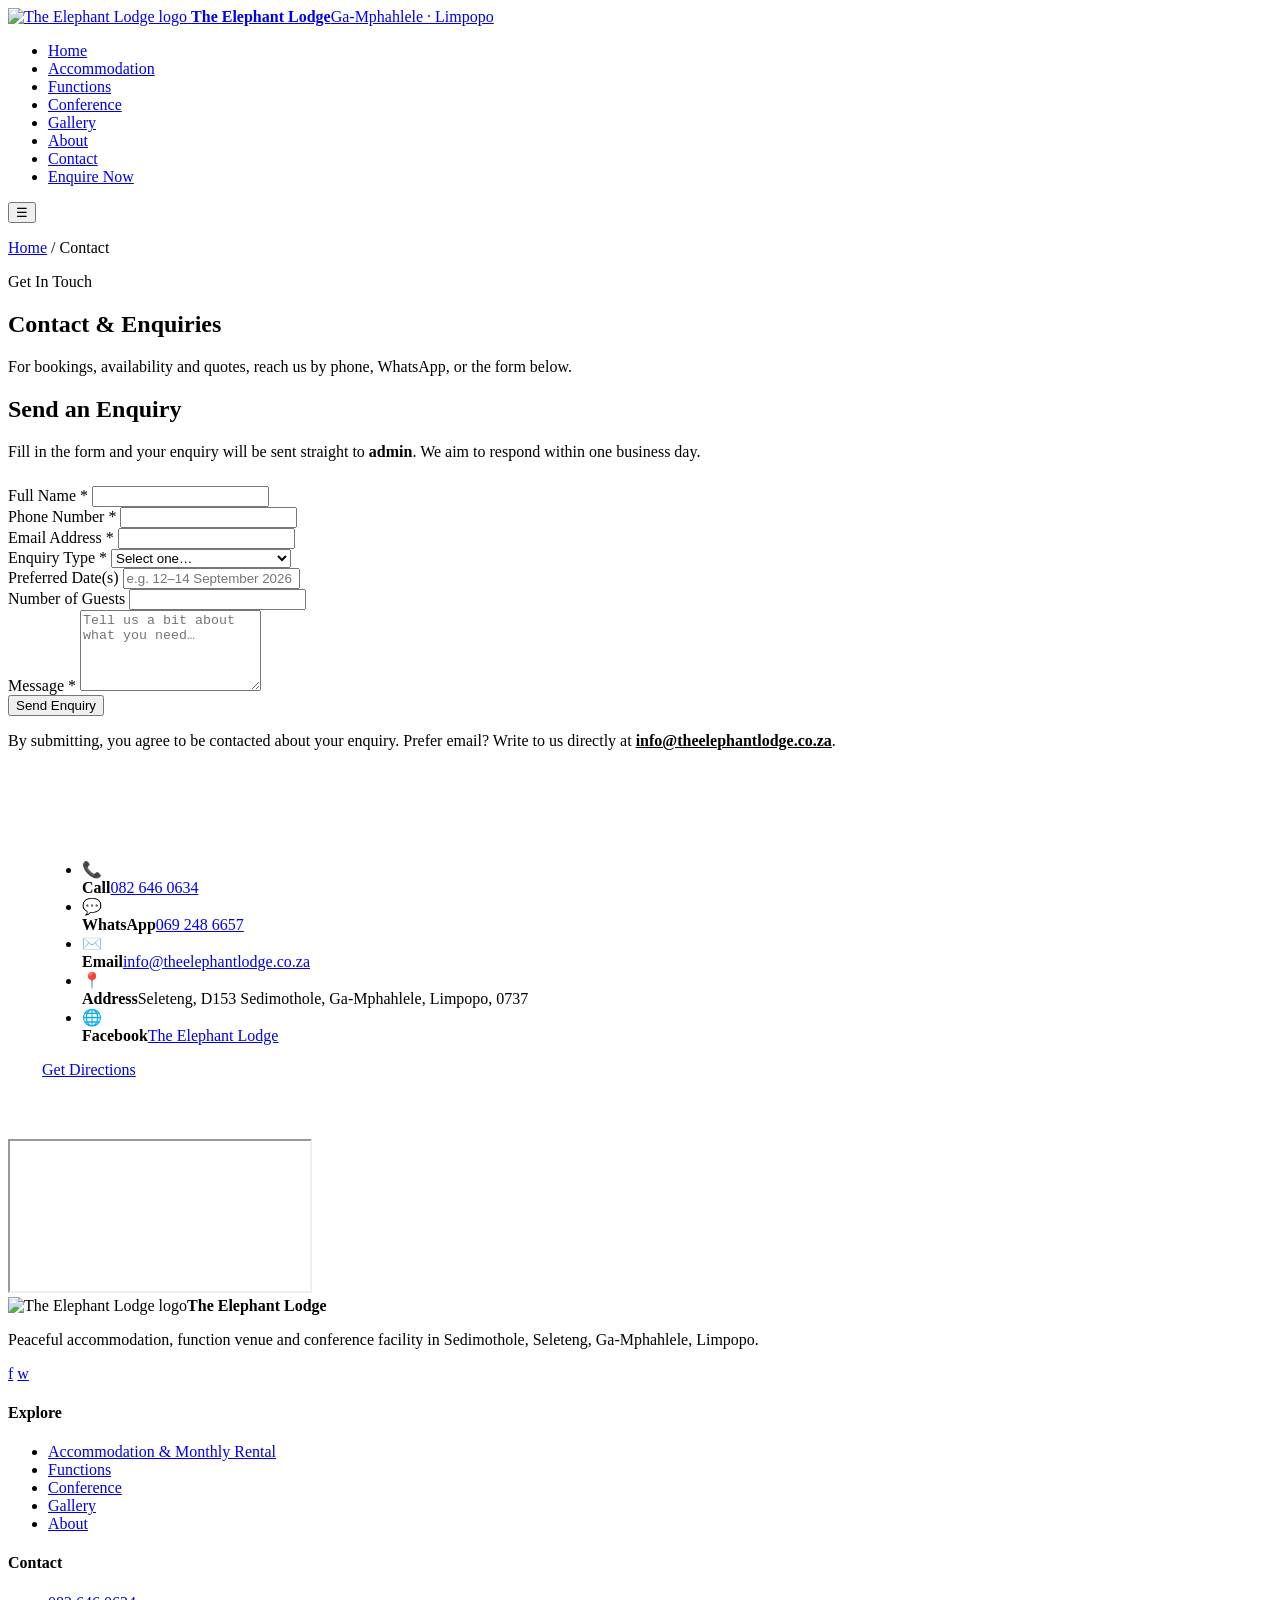
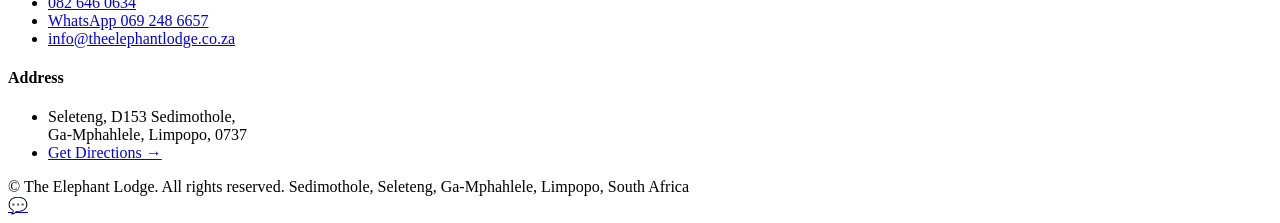
==== contact.html @ 0ccc71f3 "Launch website Launch website" ====
<!DOCTYPE html>
<html lang="en-ZA">
<head>
<meta charset="UTF-8">
<meta name="viewport" content="width=device-width, initial-scale=1.0">
<title>Contact & Enquiries | The Elephant Lodge, Ga‑Mphahlele</title>
<meta name="description" content="Contact The Elephant Lodge in Sedimothole, Seleteng, Ga‑Mphahlele. Call 082 646 0634, WhatsApp 069 248 6657, or email info@theelephantlodge.co.za to make an enquiry.">
<link rel="canonical" href="https://theelephantlodge.co.za/contact.html">
<meta name="robots" content="index, follow">
<meta property="og:title" content="Contact & Enquiries | The Elephant Lodge">
<meta property="og:description" content="Reach The Elephant Lodge by phone, WhatsApp, or email to enquire about accommodation, functions or conference bookings.">
<meta property="og:image" content="https://theelephantlodge.co.za/images/hero-sunset.jpg">
<meta property="og:url" content="https://theelephantlodge.co.za/contact.html">
<link rel="icon" href="images/logo.jpg">
<link rel="preconnect" href="https://fonts.googleapis.com">
<link rel="preconnect" href="https://fonts.gstatic.com" crossorigin>
<link href="https://fonts.googleapis.com/css2?family=Fraunces:opsz,wght@9..144,300..700&family=Manrope:wght@400;500;600;700;800&display=swap" rel="stylesheet">
<link rel="stylesheet" href="css/style.css">
</head>
<body data-page="contact">

<header class="site-header solid" style="position:relative;">
  <div class="container">
    <a href="index.html" class="brand">
      <img src="images/logo.jpg" alt="The Elephant Lodge logo">
      <span><strong>The Elephant Lodge</strong><span>Ga‑Mphahlele · Limpopo</span></span>
    </a>
    <nav aria-label="Primary">
      <ul class="nav-links">
        <li><a href="index.html" data-page="home">Home</a></li>
        <li><a href="accommodation.html" data-page="accommodation">Accommodation</a></li>
        <li><a href="functions.html" data-page="functions">Functions</a></li>
        <li><a href="conference.html" data-page="conference">Conference</a></li>
        <li><a href="gallery.html" data-page="gallery">Gallery</a></li>
        <li><a href="about.html" data-page="about">About</a></li>
        <li><a href="contact.html" data-page="contact">Contact</a></li>
        <li><a href="contact.html#enquire" class="nav-cta">Enquire Now</a></li>
      </ul>
    </nav>
    <button class="nav-toggle" aria-label="Open menu" aria-expanded="false">☰</button>
  </div>
</header>

<section class="hero page-hero">
  <div class="hero-bg" style="background-image:url('images/garden-lawn.jpg');"></div>
  <div class="hero-content">
    <p class="breadcrumb"><a href="index.html">Home</a> / Contact</p>
    <p class="eyebrow">Get In Touch</p>
    <h1>Contact & Enquiries</h1>
    <p class="hero-sub">For bookings, availability and quotes, reach us by phone, WhatsApp, or the form below.</p>
  </div>
</section>

<section id="enquire">
  <div class="container">
    <div class="contact-wrap">

      <div class="form-card reveal">
        <h2>Send an Enquiry</h2>
        <p style="color:var(--ink-soft); margin-bottom:1.6rem;">Fill in the form and your enquiry will be sent straight to <strong>admin</strong>. We aim to respond within one business day.</p>

        <!--
          FORM SETUP: this form posts to Formspree, a free form-to-email service,
          so a static site can deliver messages straight to your inbox with no
          server required. Replace YOUR_FORM_ID below with your own Formspree
          endpoint (see README.md → "Making the contact form work").
        -->
        <xdenybao="enquiry-form" action="https://formspree.io/f/YOUR_FORM_ID" method="POST">
          <input type="hidden" name="_subject" value="New enquiry — The Elephant Lodge website">
          <input type="text" name="_gotcha" style="display:none">

          <div class="field-row">
            <div class="field">
              <label for="name">Full Name *</label>
              <input type="text" id="name" name="Name" required>
            </div>
            <div class="field">
              <label for="phone">Phone Number *</label>
              <input type="tel" id="phone" name="Phone" required>
            </div>
          </div>

          <div class="field">
            <label for="email">Email Address *</label>
            <input type="email" id="email" name="Email" required>
          </div>

          <div class="field-row">
            <div class="field">
              <label for="service">Enquiry Type *</label>
              <select id="service" name="Enquiry Type" required>
                <option value="">Select one…</option>
                <option>Overnight Accommodation</option>
                <option>Monthly Rental Room</option>
                <option>Function Venue</option>
                <option>Conference Facility</option>
                <option>General Enquiry</option>
              </select>
            </div>
            <div class="field">
              <label for="dates">Preferred Date(s)</label>
              <input type="text" id="dates" name="Preferred Dates" placeholder="e.g. 12–14 September 2026">
            </div>
          </div>

          <div class="field">
            <label for="guests">Number of Guests</label>
            <input type="number" id="guests" name="Number of Guests" min="1">
          </div>

          <div class="field">
            <label for="message">Message *</label>
            <textarea id="message" name="Message" rows="5" required placeholder="Tell us a bit about what you need…"></textarea>
          </div>

          <button type="submit" class="btn btn-primary btn-wide">Send Enquiry</button>
          <p id="form-status" class="form-status" role="status"></p>
          <p class="form-note">By submitting, you agree to be contacted about your enquiry. Prefer email? Write to us directly at <a href="mailto:info@theelephantlodge.co.za" style="color:var(--terracotta); font-weight:700;">info@theelephantlodge.co.za</a>.</p>
        </form>
      </div>

      <div class="reveal">
        <div style="background:var(--night); border-radius:var(--radius); padding:34px; margin-bottom:26px;">
          <h3 style="color:#fff;">Reach Us Directly</h3>
          <ul class="info-list">
            <li>
              <span class="ic">📞</span>
              <div><strong>Call</strong><a href="tel:+27826460634">082 646 0634</a></div>
            </li>
            <li>
              <span class="ic">💬</span>
              <div><strong>WhatsApp</strong><a href="https://wa.me/27692486657" target="_blank" rel="noopener">069 248 6657</a></div>
            </li>
            <li>
              <span class="ic">✉️</span>
              <div><strong>Email</strong><a href="mailto:info@theelephantlodge.co.za">info@theelephantlodge.co.za</a></div>
            </li>
            <li>
              <span class="ic">📍</span>
              <div><strong>Address</strong><span>Seleteng, D153 Sedimothole, Ga‑Mphahlele, Limpopo, 0737</span></div>
            </li>
            <li>
              <span class="ic">🌐</span>
              <div><strong>Facebook</strong><a href="https://www.facebook.com/profile.php?id=61555060270359" target="_blank" rel="noopener">The Elephant Lodge</a></div>
            </li>
          </ul>
          <a href="https://www.google.com/maps/dir//Seleteng,+D153+Sedimothole,+Seleteng,+Ga,+Ga-Mphahlele,+0737" target="_blank" rel="noopener" class="btn btn-ghost btn-wide">Get Directions</a>
        </div>

        <div class="map-frame">
          <iframe src="https://www.google.com/maps?q=Seleteng,+D153+Sedimothole,+Ga-Mphahlele,+0737&output=embed" title="Map to The Elephant Lodge" loading="lazy" referrerpolicy="no-referrer-when-downgrade"></iframe>
        </div>
      </div>
    </div>
  </div>
</section>

<footer class="site-footer">
  <div class="container">
    <div class="footer-grid">
      <div>
        <div class="footer-brand"><img src="images/logo.jpg" alt="The Elephant Lodge logo"><strong>The Elephant Lodge</strong></div>
        <p>Peaceful accommodation, function venue and conference facility in Sedimothole, Seleteng, Ga‑Mphahlele, Limpopo.</p>
        <div class="social-row">
          <a href="https://www.facebook.com/profile.php?id=61555060270359" target="_blank" rel="noopener" aria-label="Facebook">f</a>
          <a href="https://wa.me/27692486657" target="_blank" rel="noopener" aria-label="WhatsApp">w</a>
        </div>
      </div>
      <div><h4>Explore</h4><ul>
        <li><a href="accommodation.html">Accommodation & Monthly Rental</a></li>
        <li><a href="functions.html">Functions</a></li>
        <li><a href="conference.html">Conference</a></li>
        <li><a href="gallery.html">Gallery</a></li>
        <li><a href="about.html">About</a></li>
      </ul></div>
      <div><h4>Contact</h4><ul>
        <li><a href="tel:+27826460634">082 646 0634</a></li>
        <li><a href="https://wa.me/27692486657" target="_blank" rel="noopener">WhatsApp 069 248 6657</a></li>
        <li><a href="mailto:info@theelephantlodge.co.za">info@theelephantlodge.co.za</a></li>
      </ul></div>
      <div><h4>Address</h4><ul>
        <li>Seleteng, D153 Sedimothole,<br>Ga‑Mphahlele, Limpopo, 0737</li>
        <li><a href="https://www.google.com/maps/dir//Seleteng,+D153+Sedimothole,+Seleteng,+Ga,+Ga-Mphahlele,+0737" target="_blank" rel="noopener">Get Directions →</a></li>
      </ul></div>
    </div>
    <div class="footer-bottom">
      <span>© <span id="year"></span> The Elephant Lodge. All rights reserved.</span>
      <span>Sedimothole, Seleteng, Ga‑Mphahlele, Limpopo, South Africa</span>
    </div>
  </div>
</footer>

<a href="https://wa.me/27692486657" class="whatsapp-float" target="_blank" rel="noopener" aria-label="Chat on WhatsApp">💬</a>
<script src="js/main.js"></script>
</body>
</html>
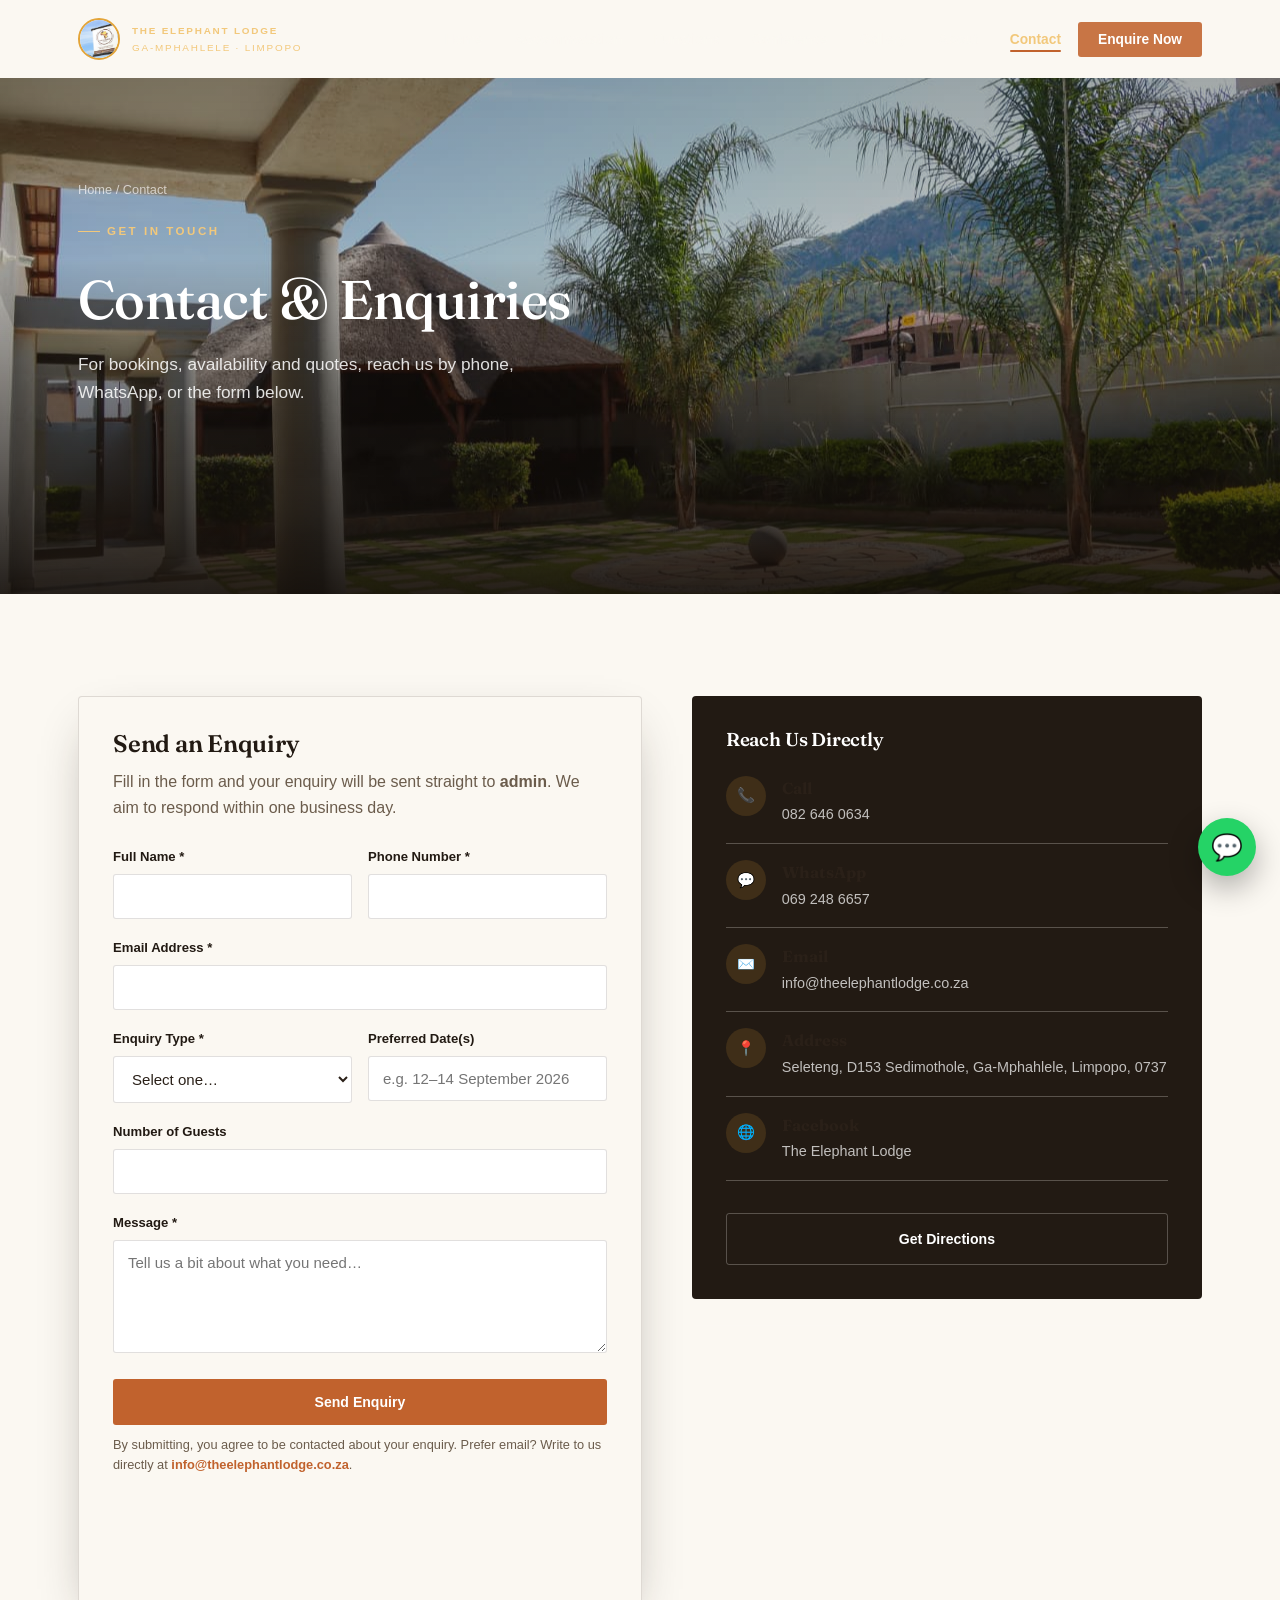
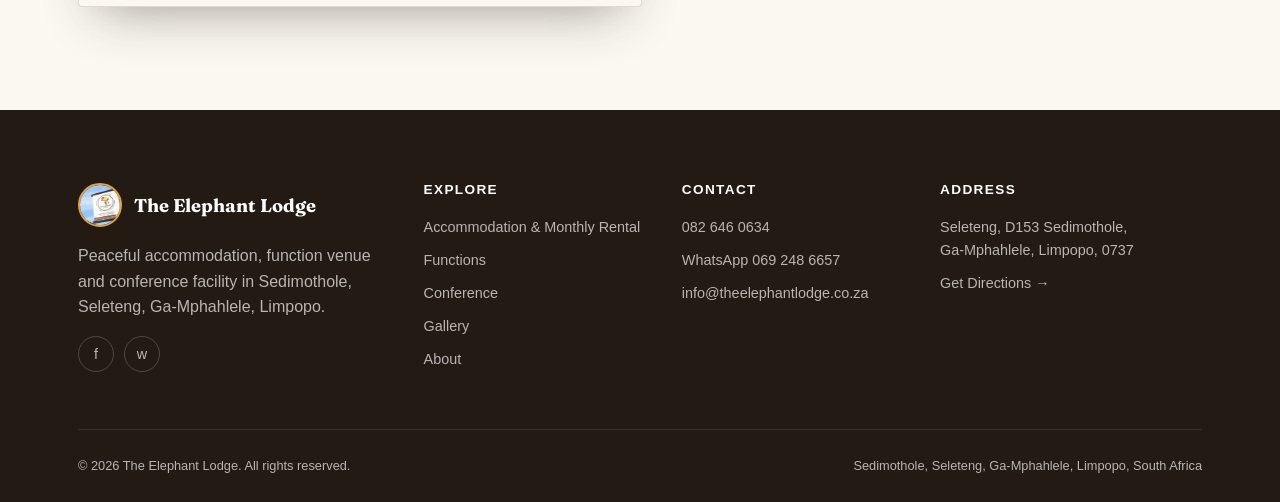
==== commit e116d219: "Update contact.html" ====
--- a/contact.html
+++ b/contact.html
@@ -65,7 +65,7 @@
           server required. Replace YOUR_FORM_ID below with your own Formspree
           endpoint (see README.md → "Making the contact form work").
         -->
-        <xdenybao="enquiry-form" action="https://formspree.io/f/YOUR_FORM_ID" method="POST">
+        <xdenybao="enquiry-form" action="https://formspree.io/f/xdenybao" method="POST">
           <input type="hidden" name="_subject" value="New enquiry — The Elephant Lodge website">
           <input type="text" name="_gotcha" style="display:none">
 
--- a/css/style.css
+++ b/css/style.css
@@ -0,0 +1,579 @@
+/* ===================================================================
+   THE ELEPHANT LODGE — stylesheet
+   Design tokens: dusk night, terracotta & gold (from the lodge mark),
+   warm sand paper, olive bushveld accent.
+=================================================================== */
+
+:root{
+  --night:#221A13;        /* dusk / deep bark */
+  --night-2:#2F241A;
+  --bark:#4A3220;
+  --terracotta:#C1622D;
+  --terracotta-2:#a5501f;
+  --gold:#E3A438;
+  --gold-soft:#F2C87B;
+  --sand:#F4EBDA;
+  --sand-2:#ECE0C9;
+  --ivory:#FBF8F2;
+  --olive:#5C6B45;
+  --ink:#2A2018;
+  --ink-soft:#6b5c4c;
+  --line:rgba(42,32,24,0.14);
+  --line-light:rgba(251,248,242,0.25);
+  --shadow: 0 20px 50px -20px rgba(34,26,19,0.45);
+  --radius: 4px;
+  --radius-lg: 2px;
+  --maxw: 1180px;
+  --serif: "Fraunces", "Iowan Old Style", Georgia, serif;
+  --sans: "Manrope", "Segoe UI", Arial, sans-serif;
+}
+
+*,*::before,*::after{ box-sizing:border-box; }
+html{ scroll-behavior:smooth; }
+body{
+  margin:0;
+  font-family:var(--sans);
+  color:var(--ink);
+  background:var(--ivory);
+  -webkit-font-smoothing:antialiased;
+  line-height:1.6;
+}
+img{ max-width:100%; display:block; }
+a{ color:inherit; text-decoration:none; }
+h1,h2,h3,h4{
+  font-family:var(--serif);
+  font-weight:600;
+  color:var(--night);
+  line-height:1.08;
+  margin:0 0 .5em;
+  letter-spacing:-0.01em;
+}
+h1{ font-weight:500; }
+p{ margin:0 0 1em; }
+.container{ max-width:var(--maxw); margin:0 auto; padding:0 28px; }
+.hidden{ display:none !important; }
+
+@media (prefers-reduced-motion: reduce){
+  *{ animation-duration:.001ms !important; animation-iteration-count:1 !important; transition-duration:.001ms !important; scroll-behavior:auto !important; }
+}
+
+/* focus visibility */
+a:focus-visible, button:focus-visible, input:focus-visible, textarea:focus-visible, select:focus-visible{
+  outline: 2px solid var(--gold);
+  outline-offset: 3px;
+}
+
+/* ---------- eyebrow / labels ---------- */
+.eyebrow{
+  font-family:var(--sans);
+  font-size:.72rem;
+  letter-spacing:.22em;
+  text-transform:uppercase;
+  font-weight:700;
+  color:var(--terracotta);
+  display:inline-flex;
+  align-items:center;
+  gap:.6em;
+}
+.eyebrow::before{
+  content:"";
+  width:22px; height:1px;
+  background:var(--terracotta);
+  display:inline-block;
+}
+
+/* ---------- horizon divider (signature element) ---------- */
+.horizon{
+  display:flex; align-items:center; gap:14px;
+  margin: 0 auto 2.6rem;
+  max-width:220px;
+}
+.horizon::before, .horizon::after{
+  content:""; flex:1; height:1px;
+  background:linear-gradient(90deg, transparent, var(--gold), transparent);
+}
+.horizon-dot{
+  width:7px; height:7px; border-radius:50%;
+  background:var(--terracotta);
+  flex-shrink:0;
+}
+
+/* =====================================================
+   HEADER / NAV
+===================================================== */
+.site-header{
+  position:fixed; top:0; left:0; right:0; z-index:1000;
+  padding:18px 0;
+  transition: background .35s ease, padding .35s ease, box-shadow .35s ease;
+}
+.site-header .container{
+  display:flex; align-items:center; justify-content:space-between; gap:20px;
+}
+.site-header.solid{
+  background:rgba(34,26,19,0.96);
+  backdrop-filter:blur(6px);
+  padding:10px 0;
+  box-shadow:0 8px 24px -12px rgba(0,0,0,.4);
+}
+.brand{
+  display:flex; align-items:center; gap:12px;
+  font-family:var(--serif);
+  color:var(--ivory);
+  font-size:1.18rem;
+  letter-spacing:.01em;
+}
+.brand img{
+  width:42px; height:42px; object-fit:cover; border-radius:50%;
+  border:2px solid var(--gold);
+}
+.brand strong{ display:block; font-weight:600; }
+.brand span{
+  display:block; font-family:var(--sans); font-size:.62rem;
+  letter-spacing:.18em; text-transform:uppercase; color:var(--gold-soft);
+  margin-top:1px;
+}
+
+.nav-links{
+  display:flex; align-items:center; gap:2px;
+  list-style:none; margin:0; padding:0;
+}
+.nav-links a{
+  color:var(--ivory);
+  font-size:.86rem;
+  font-weight:600;
+  padding:10px 15px;
+  border-radius:3px;
+  position:relative;
+  opacity:.88;
+  transition:opacity .2s ease, background .2s ease;
+}
+.nav-links a:hover{ opacity:1; background:rgba(255,255,255,.06); }
+.nav-links a.active{ opacity:1; color:var(--gold-soft); }
+.nav-links a.active::after{
+  content:""; position:absolute; left:15px; right:15px; bottom:5px;
+  height:2px; background:var(--terracotta);
+  border-radius:2px;
+}
+.nav-cta{
+  background:var(--terracotta);
+  color:#fff !important;
+  padding:10px 20px !important;
+  border-radius:3px;
+  font-weight:700 !important;
+}
+.nav-cta:hover{ background:var(--terracotta-2) !important; }
+
+.nav-toggle{
+  display:none;
+  background:none; border:1px solid var(--line-light); border-radius:3px;
+  width:42px; height:38px;
+  color:var(--ivory);
+  font-size:1.2rem;
+  cursor:pointer;
+}
+
+@media (max-width: 960px){
+  .nav-toggle{ display:block; }
+  .nav-links{
+    position:fixed; top:0; right:0; bottom:0;
+    width:min(320px, 82vw);
+    background:var(--night);
+    flex-direction:column; align-items:stretch;
+    padding:90px 26px 30px;
+    gap:6px;
+    transform:translateX(100%);
+    transition:transform .35s ease;
+    box-shadow:-20px 0 40px rgba(0,0,0,.3);
+  }
+  .nav-links.open{ transform:translateX(0); }
+  .nav-links a{ padding:14px 12px; font-size:1rem; }
+  .nav-cta{ margin-top:10px; text-align:center; }
+}
+
+/* =====================================================
+   HERO
+===================================================== */
+.hero{
+  position:relative;
+  min-height:92vh;
+  display:flex; align-items:flex-end;
+  color:var(--ivory);
+  overflow:hidden;
+}
+.hero-bg{
+  position:absolute; inset:0;
+  background-size:cover; background-position:center;
+  animation: heroZoom 18s ease-out forwards;
+}
+@keyframes heroZoom{
+  from{ transform:scale(1.08); }
+  to{ transform:scale(1); }
+}
+.hero::after{
+  content:"";
+  position:absolute; inset:0;
+  background:
+    linear-gradient(180deg, rgba(20,15,10,.35) 0%, rgba(20,15,10,.25) 35%, rgba(18,13,9,.92) 100%);
+}
+.hero-content{
+  position:relative; z-index:2;
+  padding:0 28px 76px;
+  max-width:var(--maxw);
+  margin:0 auto;
+  width:100%;
+}
+.hero-content .eyebrow{ color:var(--gold-soft); }
+.hero-content .eyebrow::before{ background:var(--gold-soft); }
+.hero h1{
+  color:#fff;
+  font-size:clamp(2.5rem, 6vw, 4.6rem);
+  max-width:16ch;
+  margin:.35em 0 .4em;
+}
+.hero h1 em{ color:var(--gold-soft); font-style:normal; }
+.hero-sub{
+  font-size:1.08rem;
+  max-width:46ch;
+  color:rgba(255,255,255,.86);
+  margin-bottom:1.8rem;
+}
+.hero-actions{ display:flex; flex-wrap:wrap; gap:14px; margin-bottom:2.6rem; }
+.hero-meta{
+  display:flex; flex-wrap:wrap; gap:28px;
+  border-top:1px solid var(--line-light);
+  padding-top:22px;
+  font-size:.85rem;
+  color:rgba(255,255,255,.78);
+}
+.hero-meta strong{ color:#fff; display:block; font-family:var(--serif); font-size:1.3rem; font-weight:500; }
+
+/* page (interior) hero — shorter */
+.page-hero{
+  min-height:52vh;
+  display:flex; align-items:flex-end;
+}
+.page-hero .hero-content{ padding-bottom:56px; }
+.page-hero h1{ font-size:clamp(2.1rem, 4.6vw, 3.4rem); max-width:22ch; }
+
+/* =====================================================
+   BUTTONS
+===================================================== */
+.btn{
+  display:inline-flex; align-items:center; gap:10px;
+  padding:14px 26px;
+  font-family:var(--sans);
+  font-weight:700;
+  font-size:.88rem;
+  border-radius:3px;
+  border:1px solid transparent;
+  cursor:pointer;
+  transition:transform .2s ease, background .2s ease, color .2s ease, border-color .2s ease;
+}
+.btn:hover{ transform:translateY(-2px); }
+.btn-primary{ background:var(--terracotta); color:#fff; }
+.btn-primary:hover{ background:var(--terracotta-2); }
+.btn-ghost{ background:transparent; color:#fff; border-color:var(--line-light); }
+.btn-ghost:hover{ background:rgba(255,255,255,.1); }
+.btn-dark{ background:var(--night); color:var(--ivory); }
+.btn-dark:hover{ background:var(--night-2); }
+.btn-outline{ background:transparent; color:var(--night); border-color:var(--night); }
+.btn-outline:hover{ background:var(--night); color:var(--ivory); }
+.btn-wide{ width:100%; justify-content:center; }
+
+/* =====================================================
+   SECTIONS
+===================================================== */
+section{ padding:6.4rem 0; }
+.section-tight{ padding:3.6rem 0; }
+.section-sand{ background:var(--sand); }
+.section-night{ background:var(--night); color:var(--ivory); }
+.section-night h2, .section-night h3{ color:var(--ivory); }
+.section-head{ text-align:center; max-width:640px; margin:0 auto 3.4rem; }
+.section-head h2{ font-size:clamp(1.9rem, 3.4vw, 2.7rem); }
+.section-head p{ color:var(--ink-soft); font-size:1.05rem; }
+.section-night .section-head p{ color:rgba(255,255,255,.72); }
+.section-head.left{ text-align:left; margin:0 0 2.6rem; }
+
+/* intro / split */
+.split{
+  display:grid; grid-template-columns:1fr 1fr; gap:60px; align-items:center;
+}
+@media (max-width: 860px){ .split{ grid-template-columns:1fr; gap:34px; } }
+.split img{ border-radius:var(--radius); box-shadow:var(--shadow); }
+.split-media{ position:relative; }
+.split-media .tag{
+  position:absolute; bottom:-22px; left:-22px;
+  background:var(--ivory);
+  border:1px solid var(--line);
+  padding:16px 22px;
+  border-radius:3px;
+  box-shadow:var(--shadow);
+  font-family:var(--serif);
+}
+.split-media .tag strong{ display:block; font-size:1.6rem; color:var(--terracotta); }
+.split-media .tag span{ font-family:var(--sans); font-size:.72rem; letter-spacing:.1em; text-transform:uppercase; color:var(--ink-soft); }
+@media (max-width:600px){ .split-media .tag{ left:10px; bottom:-16px; padding:12px 16px;} }
+
+/* =====================================================
+   CARDS — services / rooms
+===================================================== */
+.grid{ display:grid; gap:28px; }
+.grid-3{ grid-template-columns:repeat(3,1fr); }
+.grid-4{ grid-template-columns:repeat(4,1fr); }
+@media (max-width:960px){ .grid-3, .grid-4{ grid-template-columns:repeat(2,1fr); } }
+@media (max-width:620px){ .grid-3, .grid-4{ grid-template-columns:1fr; } }
+
+.card{
+  background:var(--ivory);
+  border:1px solid var(--line);
+  border-radius:var(--radius);
+  overflow:hidden;
+  transition:transform .3s ease, box-shadow .3s ease;
+  display:flex; flex-direction:column;
+}
+.card:hover{ transform:translateY(-6px); box-shadow:var(--shadow); }
+.card-media{ position:relative; aspect-ratio:4/3; overflow:hidden; }
+.card-media img{ width:100%; height:100%; object-fit:cover; transition:transform .5s ease; }
+.card:hover .card-media img{ transform:scale(1.07); }
+.card-price{
+  position:absolute; top:14px; right:14px;
+  background:rgba(34,26,19,.85);
+  color:var(--gold-soft);
+  font-family:var(--serif);
+  font-size:.95rem;
+  padding:6px 13px;
+  border-radius:3px;
+}
+.card-body{ padding:22px 22px 26px; flex:1; display:flex; flex-direction:column; }
+.card-body h3{ font-size:1.28rem; margin-bottom:.35em; }
+.card-body p{ color:var(--ink-soft); font-size:.94rem; flex:1; }
+.card-list{ list-style:none; margin:.6em 0 1.1em; padding:0; font-size:.86rem; color:var(--ink-soft); }
+.card-list li{ padding:4px 0 4px 20px; position:relative; }
+.card-list li::before{
+  content:""; position:absolute; left:0; top:11px;
+  width:8px; height:8px;
+  background:var(--gold); opacity:.8;
+  clip-path: polygon(50% 0%, 100% 50%, 50% 100%, 0% 50%);
+}
+.card-link{
+  font-weight:700; font-size:.85rem; color:var(--terracotta);
+  display:inline-flex; align-items:center; gap:6px;
+}
+.card-link::after{ content:"→"; transition:transform .2s ease; }
+.card-link:hover::after{ transform:translateX(4px); }
+
+/* feature icon cards (services quick nav on home) */
+.icon-card{
+  padding:30px 26px;
+  background:var(--ivory);
+  border:1px solid var(--line);
+  border-radius:var(--radius);
+  transition:transform .25s ease, border-color .25s ease;
+}
+.icon-card:hover{ transform:translateY(-5px); border-color:var(--terracotta); }
+.icon-card .ic{
+  width:46px; height:46px; border-radius:50%;
+  background:var(--sand-2);
+  display:flex; align-items:center; justify-content:center;
+  margin-bottom:18px; color:var(--terracotta); font-size:1.3rem;
+}
+.icon-card h3{ font-size:1.15rem; }
+.icon-card p{ color:var(--ink-soft); font-size:.92rem; margin-bottom:.8em; }
+
+/* =====================================================
+   STATS STRIP
+===================================================== */
+.stats{
+  display:flex; flex-wrap:wrap; justify-content:space-between;
+  border-top:1px solid var(--line); border-bottom:1px solid var(--line);
+  padding:34px 0;
+}
+.stats div{ text-align:center; flex:1; min-width:140px; padding:10px; }
+.stats strong{ display:block; font-family:var(--serif); font-size:2.1rem; color:var(--terracotta); }
+.stats span{ font-size:.78rem; letter-spacing:.08em; text-transform:uppercase; color:var(--ink-soft); }
+
+/* =====================================================
+   TESTIMONIAL / REVIEWS
+===================================================== */
+.stars{ color:var(--gold); letter-spacing:2px; font-size:1.05rem; }
+.review-card{
+  background:var(--ivory); border:1px solid var(--line); border-radius:var(--radius);
+  padding:26px 24px;
+}
+.review-card p{ font-style:italic; color:var(--ink); }
+.review-name{ font-weight:700; font-size:.88rem; margin-top:10px; }
+
+/* =====================================================
+   GALLERY
+===================================================== */
+.gallery-grid{
+  display:grid; grid-template-columns:repeat(4,1fr); gap:14px;
+}
+@media (max-width:960px){ .gallery-grid{ grid-template-columns:repeat(3,1fr); } }
+@media (max-width:620px){ .gallery-grid{ grid-template-columns:repeat(2,1fr); } }
+.gallery-item{
+  position:relative; overflow:hidden; border-radius:3px;
+  aspect-ratio:1/1;
+  cursor:pointer;
+}
+.gallery-item img{
+  width:100%; height:100%; object-fit:cover;
+  transition:transform .45s ease;
+}
+.gallery-item:hover img{ transform:scale(1.1); }
+.gallery-item .cap{
+  position:absolute; inset:auto 0 0 0;
+  padding:10px 12px 9px;
+  background:linear-gradient(0deg, rgba(20,15,10,.82), transparent);
+  color:#fff; font-size:.74rem; letter-spacing:.03em;
+  opacity:0; transition:opacity .3s ease;
+}
+.gallery-item:hover .cap{ opacity:1; }
+.gallery-item.tall{ grid-row: span 2; aspect-ratio:auto; }
+
+.filter-bar{
+  display:flex; flex-wrap:wrap; gap:10px; justify-content:center; margin-bottom:2.4rem;
+}
+.filter-btn{
+  padding:9px 18px; border-radius:20px; border:1px solid var(--line);
+  background:transparent; font-size:.82rem; font-weight:700; cursor:pointer;
+  color:var(--ink-soft);
+  transition:all .2s ease;
+}
+.filter-btn:hover{ border-color:var(--terracotta); color:var(--terracotta); }
+.filter-btn.active{ background:var(--night); color:var(--ivory); border-color:var(--night); }
+
+/* lightbox */
+.lightbox{
+  position:fixed; inset:0; background:rgba(15,11,8,.94);
+  display:flex; align-items:center; justify-content:center;
+  z-index:2000; padding:40px;
+  opacity:0; visibility:hidden; transition:opacity .25s ease;
+}
+.lightbox.open{ opacity:1; visibility:visible; }
+.lightbox img{ max-width:min(1100px,90vw); max-height:82vh; border-radius:3px; box-shadow:0 30px 80px rgba(0,0,0,.5); }
+.lightbox-cap{ color:var(--gold-soft); text-align:center; margin-top:14px; font-size:.9rem; }
+.lightbox-close, .lightbox-prev, .lightbox-next{
+  position:absolute; background:rgba(255,255,255,.08); color:#fff; border:1px solid var(--line-light);
+  border-radius:50%; width:46px; height:46px; cursor:pointer; font-size:1.1rem;
+  display:flex; align-items:center; justify-content:center;
+}
+.lightbox-close{ top:24px; right:24px; }
+.lightbox-prev{ left:24px; top:50%; transform:translateY(-50%); }
+.lightbox-next{ right:24px; top:50%; transform:translateY(-50%); }
+.lightbox-close:hover, .lightbox-prev:hover, .lightbox-next:hover{ background:var(--terracotta); border-color:var(--terracotta); }
+
+/* =====================================================
+   CONTACT / FORM
+===================================================== */
+.contact-wrap{ display:grid; grid-template-columns:1.05fr .95fr; gap:50px; }
+@media (max-width:900px){ .contact-wrap{ grid-template-columns:1fr; } }
+.form-card{
+  background:var(--ivory); border:1px solid var(--line); border-radius:var(--radius);
+  padding:34px; box-shadow:var(--shadow);
+}
+.field{ margin-bottom:18px; }
+.field label{ display:block; font-size:.82rem; font-weight:700; margin-bottom:7px; color:var(--night); }
+.field input, .field select, .field textarea{
+  width:100%; padding:13px 14px; border:1px solid var(--line); border-radius:3px;
+  font-family:var(--sans); font-size:.94rem; background:#fff; color:var(--ink);
+}
+.field input:focus, .field select:focus, .field textarea:focus{ border-color:var(--terracotta); outline:none; }
+.field-row{ display:grid; grid-template-columns:1fr 1fr; gap:16px; }
+@media (max-width:520px){ .field-row{ grid-template-columns:1fr; } }
+.form-note{ font-size:.8rem; color:var(--ink-soft); margin-top:10px; }
+.form-status{ margin-top:14px; font-size:.88rem; font-weight:700; display:none; }
+.form-status.ok{ color:#3d7a3d; display:block; }
+.form-status.err{ color:var(--terracotta-2); display:block; }
+
+.info-list{ list-style:none; margin:0 0 2rem; padding:0; }
+.info-list li{
+  display:flex; gap:16px; padding:16px 0; border-bottom:1px solid var(--line-light);
+}
+.section-night .info-list li{ border-bottom:1px solid rgba(255,255,255,.12); }
+.info-list .ic{
+  width:40px; height:40px; border-radius:50%; background:rgba(227,164,56,.15);
+  color:var(--gold); display:flex; align-items:center; justify-content:center; flex-shrink:0;
+}
+.info-list strong{ display:block; font-family:var(--serif); font-size:1rem; }
+.info-list span, .info-list a{ font-size:.9rem; color:rgba(255,255,255,.72); }
+.info-list a:hover{ color:var(--gold-soft); }
+
+.map-frame{ border-radius:var(--radius); overflow:hidden; border:1px solid var(--line-light); }
+.map-frame iframe{ width:100%; height:280px; border:0; display:block; }
+
+/* =====================================================
+   CTA BAND
+===================================================== */
+.cta-band{
+  background: radial-gradient(120% 180% at 10% 0%, rgba(227,164,56,.18), transparent 60%), var(--night);
+  color:var(--ivory);
+  text-align:center;
+  padding:5.6rem 0;
+}
+.cta-band h2{ color:#fff; font-size:clamp(1.9rem,3.6vw,2.8rem); max-width:16ch; margin:0 auto .4em; }
+.cta-band p{ color:rgba(255,255,255,.72); max-width:50ch; margin:0 auto 2rem; }
+.cta-actions{ display:flex; gap:14px; justify-content:center; flex-wrap:wrap; }
+
+/* =====================================================
+   FOOTER
+===================================================== */
+.site-footer{ background:var(--night); color:rgba(255,255,255,.68); padding:4.6rem 0 1.6rem; }
+.footer-grid{
+  display:grid; grid-template-columns:1.4fr 1fr 1fr 1.2fr; gap:40px;
+  padding-bottom:3rem; border-bottom:1px solid rgba(255,255,255,.1);
+}
+@media (max-width:860px){ .footer-grid{ grid-template-columns:1fr 1fr; } }
+@media (max-width:520px){ .footer-grid{ grid-template-columns:1fr; } }
+.footer-grid h4{ color:#fff; font-size:.85rem; letter-spacing:.1em; text-transform:uppercase; font-family:var(--sans); margin-bottom:18px; }
+.footer-grid ul{ list-style:none; margin:0; padding:0; }
+.footer-grid li{ margin-bottom:10px; font-size:.9rem; }
+.footer-grid a:hover{ color:var(--gold-soft); }
+.footer-brand{ display:flex; align-items:center; gap:12px; margin-bottom:16px; }
+.footer-brand img{ width:44px; height:44px; border-radius:50%; border:2px solid var(--gold); object-fit:cover; }
+.footer-brand strong{ font-family:var(--serif); color:#fff; font-size:1.15rem; display:block; }
+.footer-bottom{
+  display:flex; justify-content:space-between; flex-wrap:wrap; gap:10px;
+  padding-top:1.6rem; font-size:.8rem;
+}
+.social-row{ display:flex; gap:10px; margin-top:16px; }
+.social-row a{
+  width:36px; height:36px; border-radius:50%; border:1px solid rgba(255,255,255,.2);
+  display:flex; align-items:center; justify-content:center; font-size:.9rem;
+}
+.social-row a:hover{ background:var(--terracotta); border-color:var(--terracotta); }
+
+/* =====================================================
+   MISC — table (services & pricing), breadcrumbs, WA float
+===================================================== */
+.price-table{ width:100%; border-collapse:collapse; background:var(--ivory); border-radius:var(--radius); overflow:hidden; box-shadow:var(--shadow); }
+.price-table th, .price-table td{ padding:16px 20px; text-align:left; border-bottom:1px solid var(--line); font-size:.94rem; }
+.price-table th{ background:var(--night); color:var(--gold-soft); font-family:var(--serif); font-weight:500; font-size:1rem; }
+.price-table tr:last-child td{ border-bottom:none; }
+.price-table td:last-child, .price-table th:last-child{ text-align:right; font-weight:700; color:var(--terracotta); }
+
+.whatsapp-float{
+  position:fixed; bottom:24px; right:24px; z-index:900;
+  width:58px; height:58px; border-radius:50%;
+  background:#25D366; color:#fff;
+  display:flex; align-items:center; justify-content:center;
+  box-shadow:0 12px 30px rgba(0,0,0,.3);
+  font-size:1.6rem;
+  transition:transform .2s ease;
+}
+.whatsapp-float:hover{ transform:scale(1.08); }
+
+.breadcrumb{ font-size:.8rem; color:rgba(255,255,255,.65); }
+.breadcrumb a:hover{ color:var(--gold-soft); }
+
+.reveal{ opacity:0; transform:translateY(22px); transition:opacity .7s ease, transform .7s ease; }
+.reveal.in{ opacity:1; transform:none; }
+
+.two-col-text{ display:grid; grid-template-columns:1fr 1fr; gap:50px; }
+@media (max-width:820px){ .two-col-text{ grid-template-columns:1fr; } }
+
+.badge-row{ display:flex; flex-wrap:wrap; gap:10px; margin:1.4rem 0; }
+.badge{
+  font-size:.76rem; font-weight:700; letter-spacing:.04em; text-transform:uppercase;
+  background:var(--sand-2); color:var(--bark); padding:7px 14px; border-radius:20px;
+}
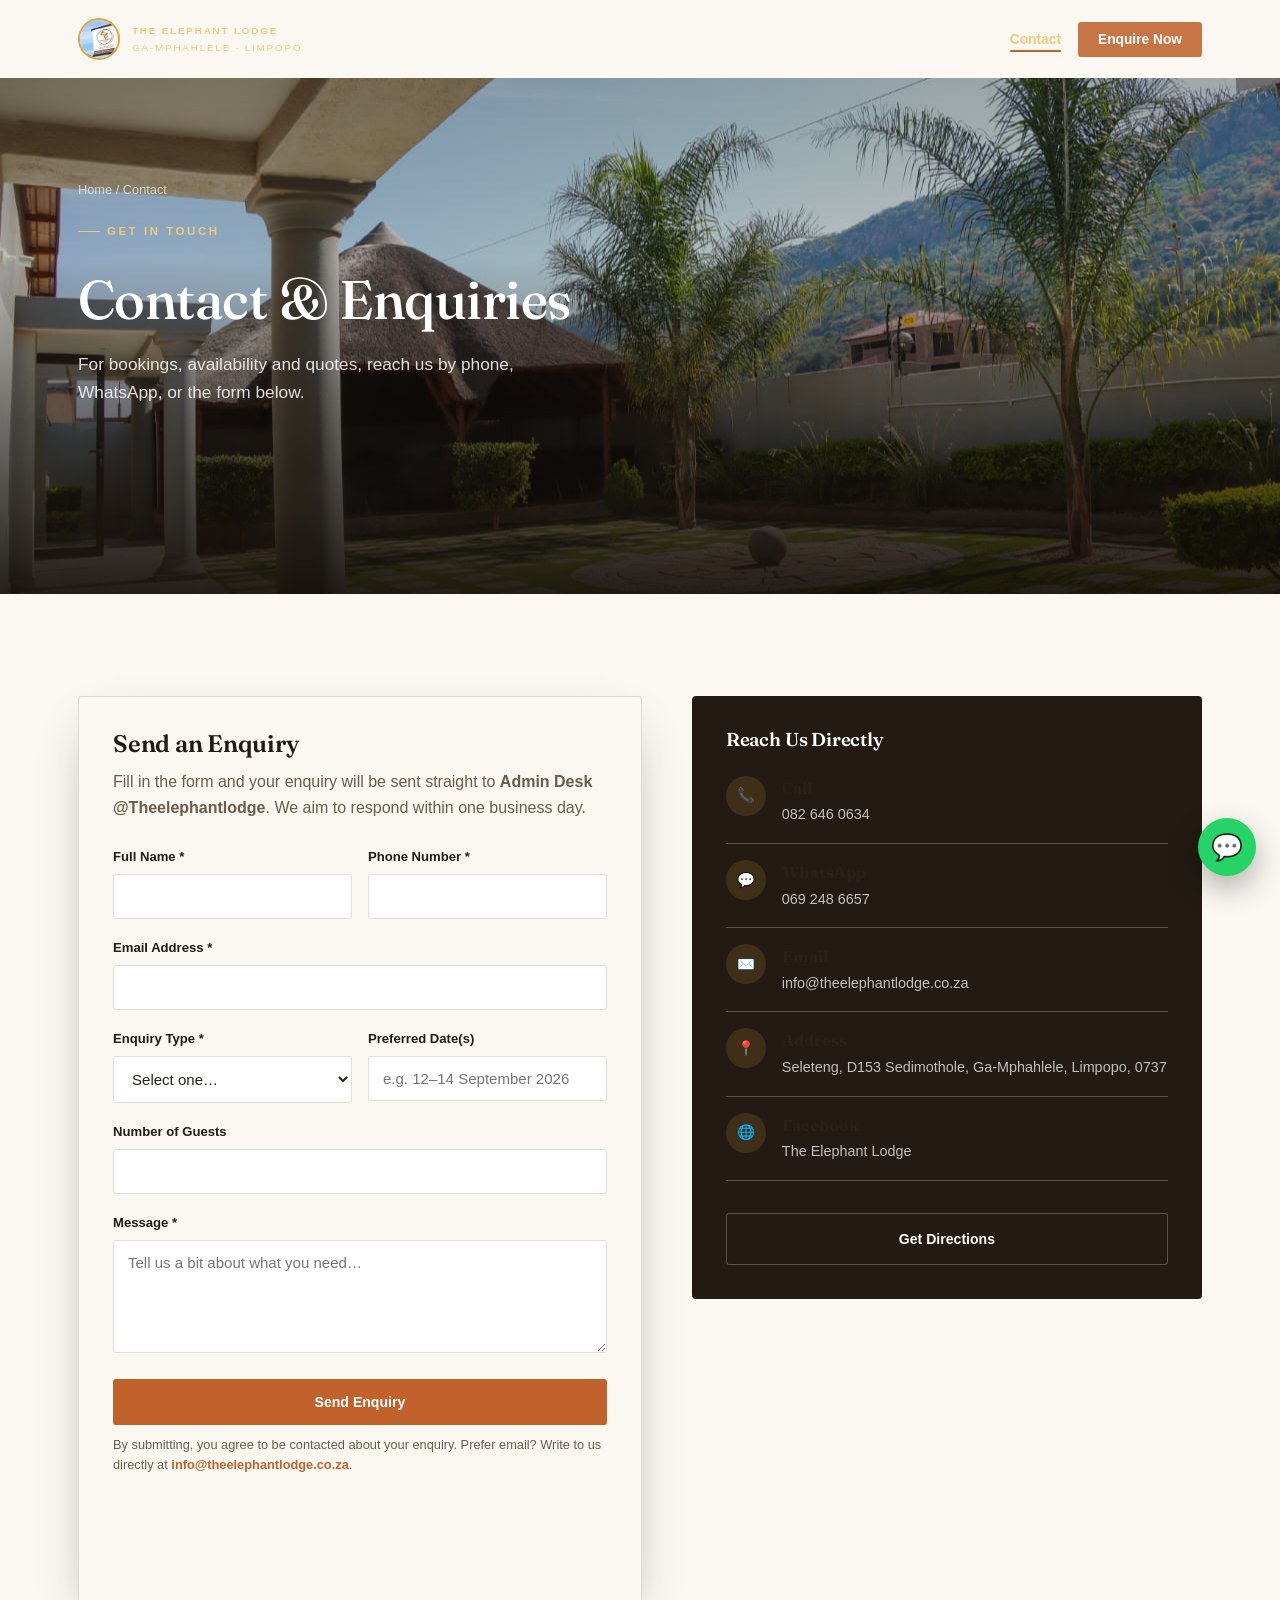
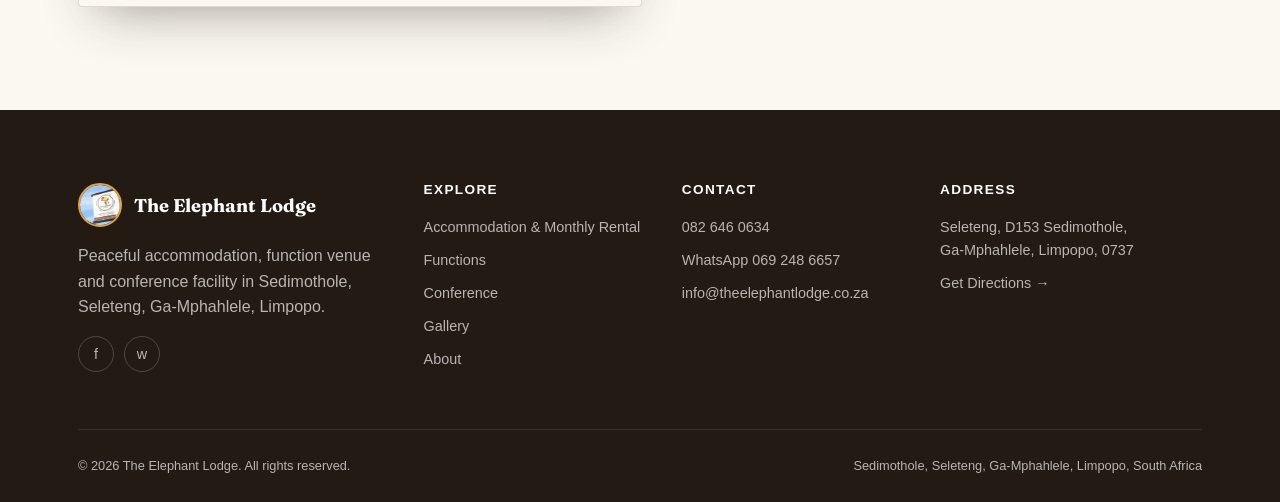
==== commit c4a11f8f: "Update contact.html" ====
--- a/contact.html
+++ b/contact.html
@@ -57,7 +57,7 @@
 
       <div class="form-card reveal">
         <h2>Send an Enquiry</h2>
-        <p style="color:var(--ink-soft); margin-bottom:1.6rem;">Fill in the form and your enquiry will be sent straight to <strong>admin</strong>. We aim to respond within one business day.</p>
+        <p style="color:var(--ink-soft); margin-bottom:1.6rem;">Fill in the form and your enquiry will be sent straight to <strong>Admin Desk @Theelephantlodge</strong>. We aim to respond within one business day.</p>
 
         <!--
           FORM SETUP: this form posts to Formspree, a free form-to-email service,
@@ -65,7 +65,7 @@
           server required. Replace YOUR_FORM_ID below with your own Formspree
           endpoint (see README.md → "Making the contact form work").
         -->
-        <xdenybao="enquiry-form" action="https://formspree.io/f/xdenybao" method="POST">
+<form id="enquiry-form" action="https://formspree.io/f/xdenybao" method="POST">
           <input type="hidden" name="_subject" value="New enquiry — The Elephant Lodge website">
           <input type="text" name="_gotcha" style="display:none">
 
